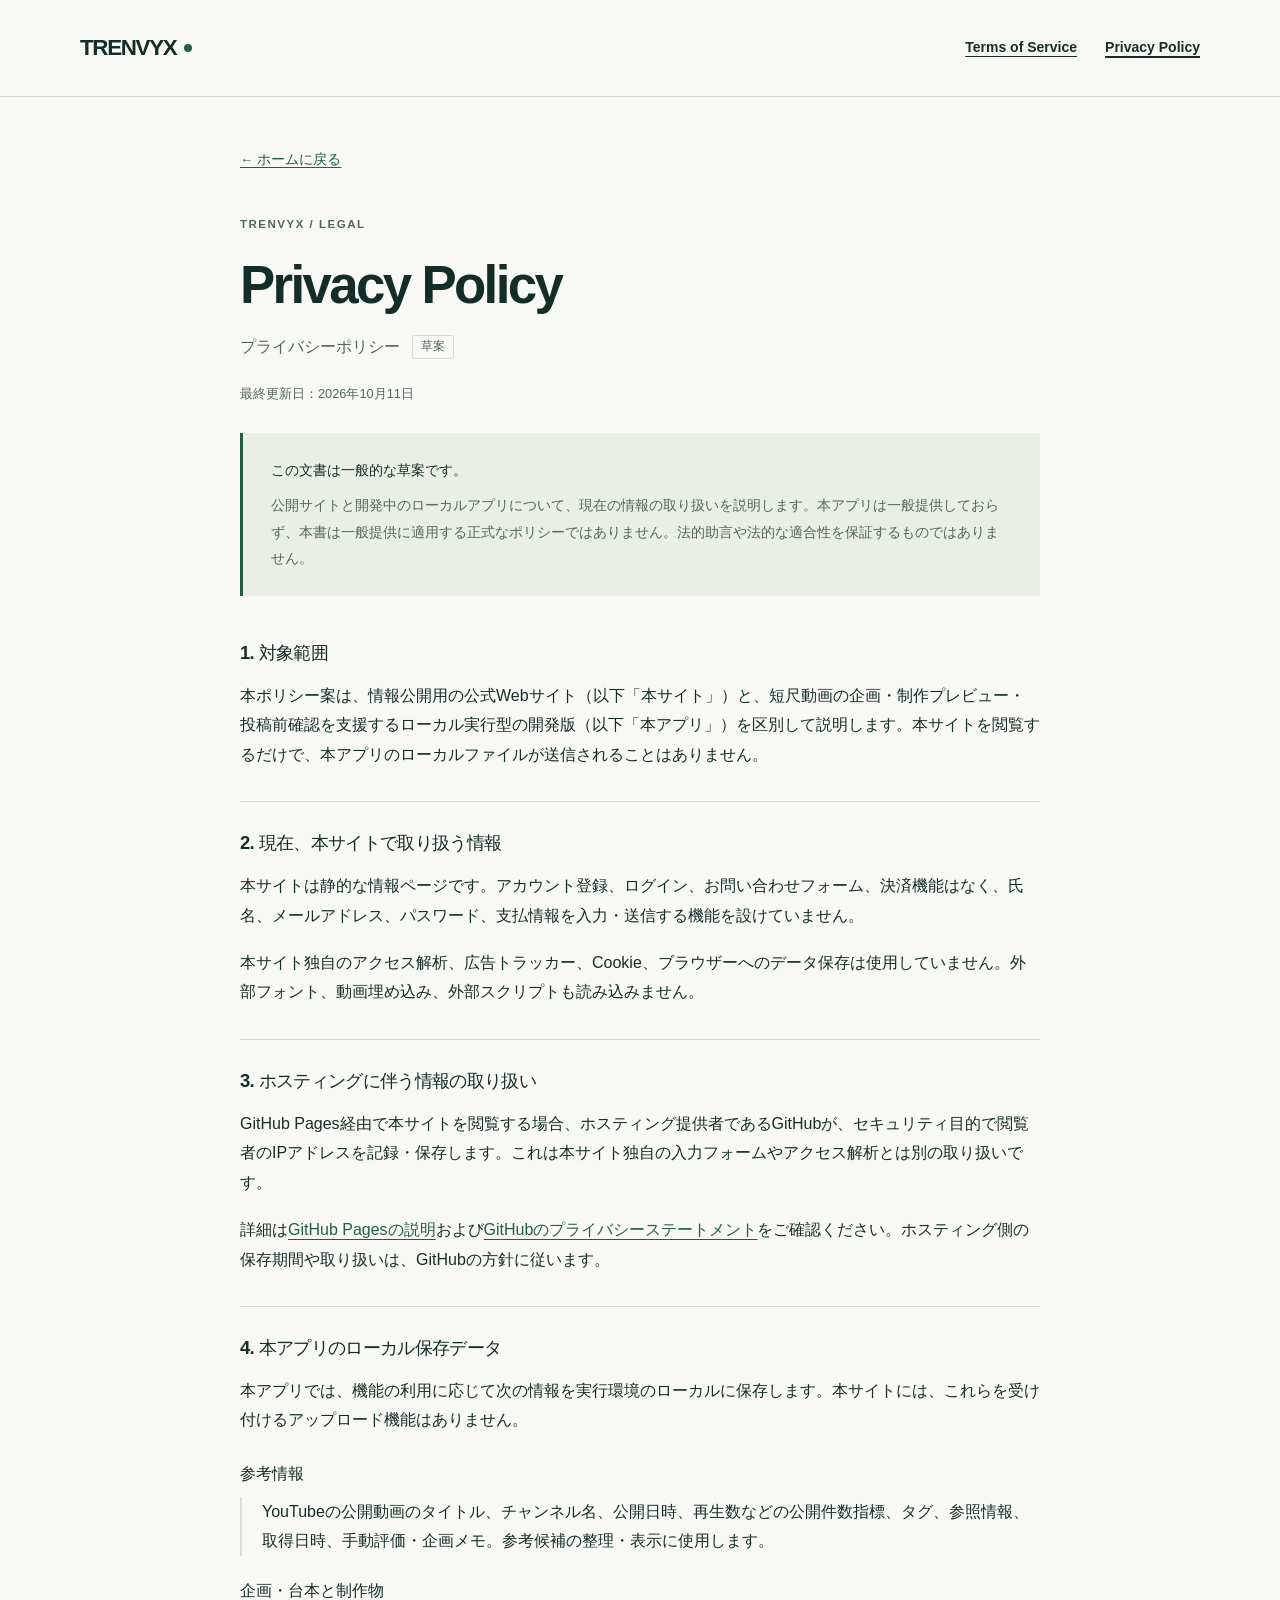
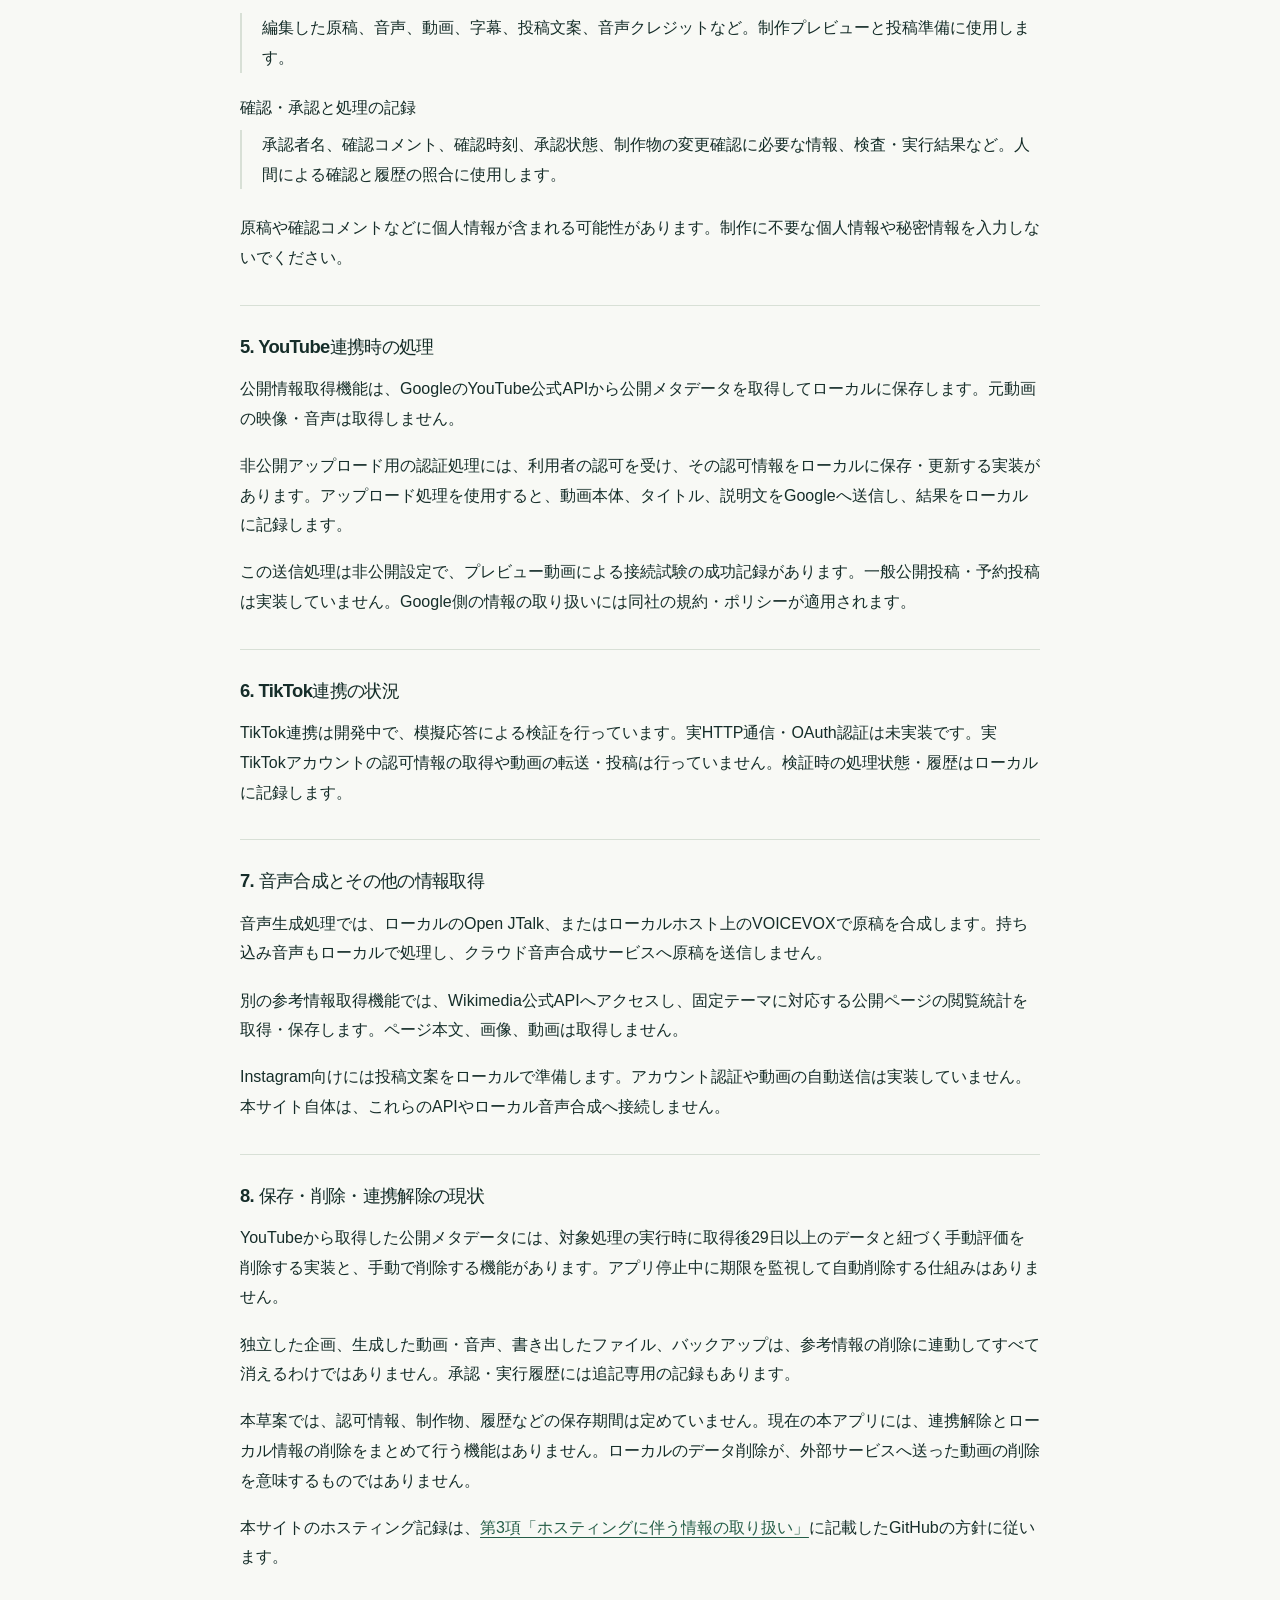
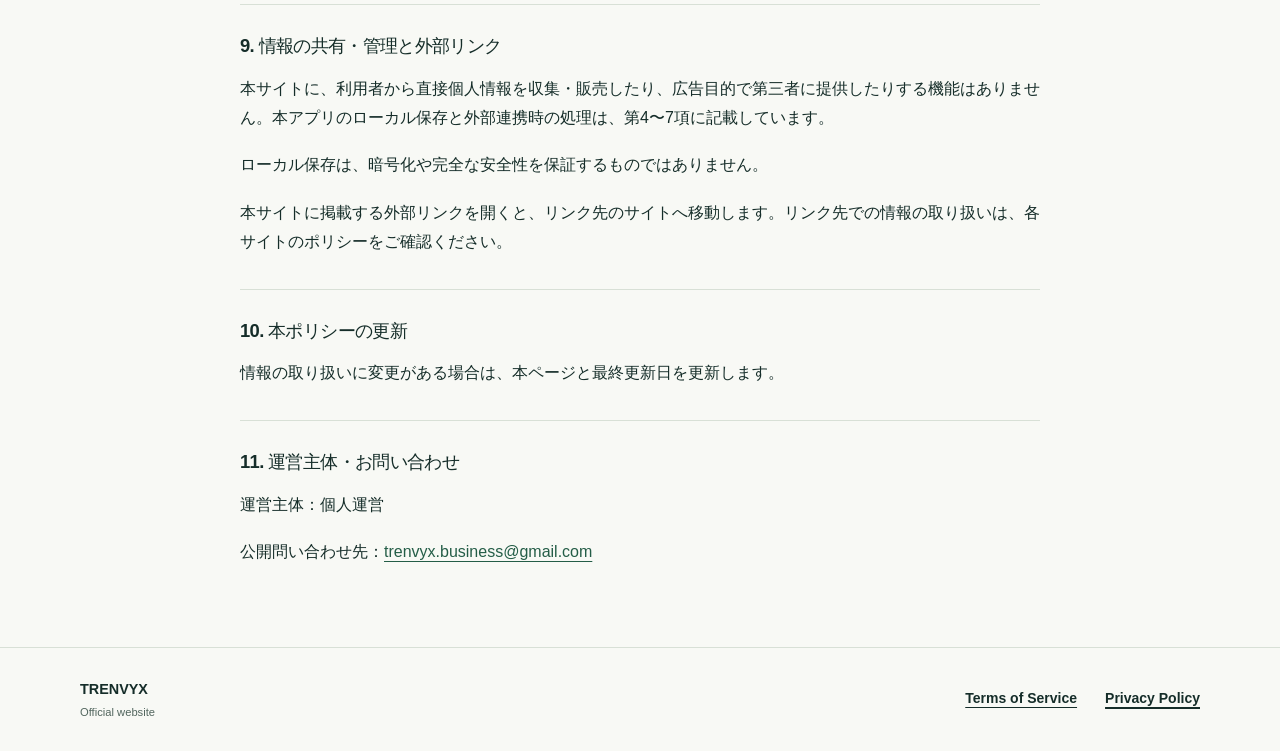
==== privacy/index.html @ 7624f7b6 "Add TRENVYX public website" ====
<!doctype html>
<html lang="ja">
  <head>
    <meta charset="utf-8">
    <meta name="viewport" content="width=device-width, initial-scale=1">
    <meta name="description" content="TRENVYXのプライバシーポリシー（草案）。公開サイトと開発中のローカルアプリの保存データ、外部サービス連携時の情報の取り扱いを説明します。">
    <meta name="theme-color" content="#152d29">
    <title>Privacy Policy | TRENVYX</title>
    <link rel="stylesheet" href="../assets/style.css">
  </head>
  <body>
    <a class="skip-link" href="#main">本文へ移動</a>
    <header class="site-header">
      <div class="container header-inner">
        <a class="wordmark" href="../" aria-label="TRENVYX ホーム">TRENVYX<span class="brand-dot" aria-hidden="true"></span></a>
        <nav aria-label="メインナビゲーション">
          <a href="../terms/" lang="en">Terms of Service</a>
          <a href="./" lang="en" aria-current="page">Privacy Policy</a>
        </nav>
      </div>
    </header>

    <main id="main" class="container legal-layout">
      <div class="legal-heading">
        <a class="back-link" href="../">← ホームに戻る</a>
        <p class="eyebrow" lang="en">TRENVYX / Legal</p>
        <h1 lang="en">Privacy Policy</h1>
        <p class="legal-subtitle">プライバシーポリシー <span class="draft-tag">草案</span></p>
        <p class="small-note">最終更新日：<time datetime="2026-10-11">2026年10月11日</time></p>
      </div>

      <aside class="notice" aria-label="草案について">
        <strong>この文書は一般的な草案です。</strong>
        <p>公開サイトと開発中のローカルアプリについて、現在の情報の取り扱いを説明します。本アプリは一般提供しておらず、本書は一般提供に適用する正式なポリシーではありません。法的助言や法的な適合性を保証するものではありません。</p>
      </aside>

      <article class="legal-content" aria-label="プライバシーポリシー本文">
        <section>
          <h2>1. 対象範囲</h2>
          <p>本ポリシー案は、情報公開用の公式Webサイト（以下「本サイト」）と、短尺動画の企画・制作プレビュー・投稿前確認を支援するローカル実行型の開発版（以下「本アプリ」）を区別して説明します。本サイトを閲覧するだけで、本アプリのローカルファイルが送信されることはありません。</p>
        </section>
        <section>
          <h2>2. 現在、本サイトで取り扱う情報</h2>
          <p>本サイトは静的な情報ページです。アカウント登録、ログイン、お問い合わせフォーム、決済機能はなく、氏名、メールアドレス、パスワード、支払情報を入力・送信する機能を設けていません。</p>
          <p>本サイト独自のアクセス解析、広告トラッカー、Cookie、ブラウザーへのデータ保存は使用していません。外部フォント、動画埋め込み、外部スクリプトも読み込みません。</p>
        </section>
        <section id="hosting">
          <h2>3. ホスティングに伴う情報の取り扱い</h2>
          <p>GitHub Pages経由で本サイトを閲覧する場合、ホスティング提供者であるGitHubが、セキュリティ目的で閲覧者のIPアドレスを記録・保存します。これは本サイト独自の入力フォームやアクセス解析とは別の取り扱いです。</p>
          <p>詳細は<a href="https://docs.github.com/en/pages/getting-started-with-github-pages/what-is-github-pages">GitHub Pagesの説明</a>および<a href="https://docs.github.com/en/site-policy/privacy-policies/github-general-privacy-statement">GitHubのプライバシーステートメント</a>をご確認ください。ホスティング側の保存期間や取り扱いは、GitHubの方針に従います。</p>
        </section>
        <section>
          <h2>4. 本アプリのローカル保存データ</h2>
          <p>本アプリでは、機能の利用に応じて次の情報を実行環境のローカルに保存します。本サイトには、これらを受け付けるアップロード機能はありません。</p>
          <dl class="data-list">
            <dt>参考情報</dt>
            <dd>YouTubeの公開動画のタイトル、チャンネル名、公開日時、再生数などの公開件数指標、タグ、参照情報、取得日時、手動評価・企画メモ。参考候補の整理・表示に使用します。</dd>
            <dt>企画・台本と制作物</dt>
            <dd>編集した原稿、音声、動画、字幕、投稿文案、音声クレジットなど。制作プレビューと投稿準備に使用します。</dd>
            <dt>確認・承認と処理の記録</dt>
            <dd>承認者名、確認コメント、確認時刻、承認状態、制作物の変更確認に必要な情報、検査・実行結果など。人間による確認と履歴の照合に使用します。</dd>
          </dl>
          <p>原稿や確認コメントなどに個人情報が含まれる可能性があります。制作に不要な個人情報や秘密情報を入力しないでください。</p>
        </section>
        <section>
          <h2>5. YouTube連携時の処理</h2>
          <p>公開情報取得機能は、GoogleのYouTube公式APIから公開メタデータを取得してローカルに保存します。元動画の映像・音声は取得しません。</p>
          <p>非公開アップロード用の認証処理には、利用者の認可を受け、その認可情報をローカルに保存・更新する実装があります。アップロード処理を使用すると、動画本体、タイトル、説明文をGoogleへ送信し、結果をローカルに記録します。</p>
          <p>この送信処理は非公開設定で、プレビュー動画による接続試験の成功記録があります。一般公開投稿・予約投稿は実装していません。Google側の情報の取り扱いには同社の規約・ポリシーが適用されます。</p>
        </section>
        <section>
          <h2>6. TikTok連携の状況</h2>
          <p>TikTok連携は開発中で、模擬応答による検証を行っています。実HTTP通信・OAuth認証は未実装です。実TikTokアカウントの認可情報の取得や動画の転送・投稿は行っていません。検証時の処理状態・履歴はローカルに記録します。</p>
        </section>
        <section>
          <h2>7. 音声合成とその他の情報取得</h2>
          <p>音声生成処理では、ローカルのOpen JTalk、またはローカルホスト上のVOICEVOXで原稿を合成します。持ち込み音声もローカルで処理し、クラウド音声合成サービスへ原稿を送信しません。</p>
          <p>別の参考情報取得機能では、Wikimedia公式APIへアクセスし、固定テーマに対応する公開ページの閲覧統計を取得・保存します。ページ本文、画像、動画は取得しません。</p>
          <p>Instagram向けには投稿文案をローカルで準備します。アカウント認証や動画の自動送信は実装していません。本サイト自体は、これらのAPIやローカル音声合成へ接続しません。</p>
        </section>
        <section>
          <h2>8. 保存・削除・連携解除の現状</h2>
          <p>YouTubeから取得した公開メタデータには、対象処理の実行時に取得後29日以上のデータと紐づく手動評価を削除する実装と、手動で削除する機能があります。アプリ停止中に期限を監視して自動削除する仕組みはありません。</p>
          <p>独立した企画、生成した動画・音声、書き出したファイル、バックアップは、参考情報の削除に連動してすべて消えるわけではありません。承認・実行履歴には追記専用の記録もあります。</p>
          <p>本草案では、認可情報、制作物、履歴などの保存期間は定めていません。現在の本アプリには、連携解除とローカル情報の削除をまとめて行う機能はありません。ローカルのデータ削除が、外部サービスへ送った動画の削除を意味するものではありません。</p>
          <p>本サイトのホスティング記録は、<a href="#hosting">第3項「ホスティングに伴う情報の取り扱い」</a>に記載したGitHubの方針に従います。</p>
        </section>
        <section>
          <h2>9. 情報の共有・管理と外部リンク</h2>
          <p>本サイトに、利用者から直接個人情報を収集・販売したり、広告目的で第三者に提供したりする機能はありません。本アプリのローカル保存と外部連携時の処理は、第4〜7項に記載しています。</p>
          <p>ローカル保存は、暗号化や完全な安全性を保証するものではありません。</p>
          <p>本サイトに掲載する外部リンクを開くと、リンク先のサイトへ移動します。リンク先での情報の取り扱いは、各サイトのポリシーをご確認ください。</p>
        </section>
        <section>
          <h2>10. 本ポリシーの更新</h2>
          <p>情報の取り扱いに変更がある場合は、本ページと最終更新日を更新します。</p>
        </section>
        <section>
          <h2>11. 運営主体・お問い合わせ</h2>
          <p>運営主体：個人運営</p>
          <p>公開問い合わせ先：<a href="mailto:trenvyx.business@gmail.com">trenvyx.business@gmail.com</a></p>
        </section>
      </article>
    </main>

    <footer class="site-footer">
      <div class="container footer-inner">
        <a class="footer-brand" href="../">TRENVYX <span>Official website</span></a>
        <nav aria-label="フッターナビゲーション">
          <a href="../terms/" lang="en">Terms of Service</a>
          <a href="./" lang="en" aria-current="page">Privacy Policy</a>
        </nav>
      </div>
    </footer>
  </body>
</html>
---- assets/style.css ----
:root {
  color-scheme: light;
  --paper: #f8f9f5;
  --ink: #152d29;
  --muted: #52665e;
  --line: #d8e0d6;
  --accent: #245d47;
  --soft: #e9efe5;
  font-family: -apple-system, BlinkMacSystemFont, "Segoe UI", "Hiragino Kaku Gothic ProN", "Yu Gothic", Meiryo, sans-serif;
  color: var(--ink);
  background: var(--paper);
  font-synthesis: none;
}

* { box-sizing: border-box; }
body { margin: 0; font-size: 16px; line-height: 1.85; }
a { color: var(--accent); text-underline-offset: 0.25em; }
a:hover { text-decoration-thickness: 2px; }
a:focus-visible { outline: 3px solid #a65b1a; outline-offset: 5px; border-radius: 2px; }
h1, h2, h3, p { margin-top: 0; }
h1, h2, h3 { line-height: 1.45; }
h2 { font-size: 1.55rem; letter-spacing: -0.035em; }
p { margin-bottom: 1.1rem; }
p:last-child { margin-bottom: 0; }
.container { width: min(1120px, calc(100% - 64px)); margin-inline: auto; }
.skip-link { position: absolute; top: -100px; left: 16px; padding: 10px 16px; background: white; z-index: 10; }
.skip-link:focus { top: 10px; }
.site-header { border-bottom: 1px solid var(--line); background: var(--paper); }
.header-inner, .footer-inner { display: flex; align-items: center; justify-content: space-between; gap: 24px; }
.header-inner { min-height: 96px; padding-block: 20px; }
.wordmark { display: inline-flex; align-items: center; gap: 8px; color: var(--ink); text-decoration: none; font-size: 1.4rem; font-weight: 800; letter-spacing: -0.06em; }
.brand-dot { width: 8px; height: 8px; border-radius: 50%; background: var(--accent); }
nav { display: flex; flex-wrap: wrap; gap: 12px 28px; }
nav a { display: inline-flex; align-items: center; min-height: 44px; color: var(--ink); font-size: 0.875rem; font-weight: 600; }
nav a[aria-current="page"] { text-decoration-thickness: 2px; }
.hero { display: grid; grid-template-columns: 1.25fr 1fr; align-items: center; gap: 72px; padding-block: 88px 96px; }
.eyebrow { margin-bottom: 24px; color: var(--muted); font-size: 0.72rem; font-weight: 700; letter-spacing: 0.13em; text-transform: uppercase; }
.hero h1 { margin-bottom: 24px; font-size: clamp(3rem, 6.3vw, 5rem); line-height: 1.1; letter-spacing: -0.075em; }
.hero-lead { font-size: clamp(1.35rem, 2.4vw, 1.85rem); font-weight: 600; line-height: 1.65; letter-spacing: -0.035em; }
.hero-description { max-width: 33rem; color: var(--muted); }
.text-link { display: inline-block; padding-block: 8px; margin-top: 12px; font-size: 0.9rem; font-weight: 600; }
.text-link span { margin-left: 18px; }
.status-card { padding: 38px; background: var(--ink); color: #f8faf5; border-radius: 4px; }
.status-card .eyebrow { color: #bbd1c2; }
.status-label { display: inline-block; margin-bottom: 30px; padding: 5px 12px; border: 1px solid #749282; border-radius: 2px; color: #e1efb9; font-size: 0.75rem; font-weight: 600; }
.status-card h2 { font-size: 1.65rem; line-height: 1.65; }
.status-card p:not(.eyebrow) { color: #d1ddd5; font-size: 0.9rem; }
.status-note { margin-top: 32px; padding-top: 20px; border-top: 1px solid #526b60; color: #d1ddd5; font-size: 0.8rem; }
.section { border-top: 1px solid var(--line); padding-block: 56px; }
.about-section { display: grid; grid-template-columns: 1fr 1.65fr; gap: 48px; }
.section .eyebrow { margin-bottom: 12px; }
.section-copy p { font-size: 0.95rem; }
.muted { color: var(--muted); }
.section-heading { margin-bottom: 30px; }
.section-heading h2 { margin-bottom: 12px; }
.section-heading > p:last-child { color: var(--muted); font-size: 0.95rem; }
.feature-grid { display: grid; grid-template-columns: 1fr 1fr; gap: 28px 40px; }
.feature-item { min-width: 0; }
.feature-item h3, .integration-list h3 { margin-bottom: 12px; font-size: 1.1rem; }
.feature-item p, .integration-list p { color: var(--muted); font-size: 0.95rem; }
.integration-list { display: grid; gap: 24px; }
.integration-list article { padding-left: 24px; border-left: 3px solid var(--line); }
.data-list { margin-block: 24px; }
.data-list dt { margin-top: 20px; font-weight: 600; }
.data-list dd { margin: 8px 0 0; padding-left: 20px; border-left: 2px solid var(--line); }
.policy-grid { display: grid; grid-template-columns: 1fr 1fr; gap: 20px; }
.policy-card { display: block; padding: 28px; border: 1px solid var(--line); border-radius: 4px; background: #fff; color: var(--ink); text-decoration: none; }
.policy-card:hover { border-color: var(--accent); background: #f1f5ee; }
.card-label { display: flex; align-items: center; gap: 10px; color: var(--muted); font-size: 0.8rem; }
.draft-tag { display: inline-block; padding: 1px 8px; border: 1px solid var(--line); border-radius: 2px; font-size: 0.72rem; font-weight: 500; line-height: 1.7; vertical-align: middle; color: var(--muted); }
.policy-card h3 { display: flex; justify-content: space-between; gap: 12px; margin-block: 18px 12px; font-size: 1.4rem; letter-spacing: -0.03em; }
.policy-card p { color: var(--muted); font-size: 0.875rem; }
.small-note { margin-top: 20px; color: var(--muted); font-size: 0.8rem; }
.site-footer { border-top: 1px solid var(--line); }
.footer-inner { padding-block: 28px; }
.footer-brand { margin-bottom: 0; color: var(--ink); font-weight: 700; font-size: 0.9rem; text-decoration: none; }
.footer-brand span { display: block; color: var(--muted); font-size: 0.7rem; font-weight: 400; }
.legal-layout { max-width: 800px; padding-block: 44px 80px; }
.back-link { display: inline-block; margin-bottom: 36px; padding-block: 6px; font-size: 0.85rem; }
.legal-heading .eyebrow { margin-bottom: 12px; }
.legal-heading h1 { margin-bottom: 8px; font-size: clamp(2rem, 5vw, 3.3rem); letter-spacing: -0.05em; }
.legal-subtitle { display: flex; align-items: center; gap: 12px; color: var(--muted); }
.legal-heading .small-note { margin-block: 20px 28px; }
.notice { margin-bottom: 44px; padding: 24px 28px; border-left: 3px solid var(--accent); background: var(--soft); font-size: 0.9rem; }
.notice strong { display: block; margin-bottom: 8px; }
.notice p { color: var(--muted); }
.legal-content section + section { margin-top: 32px; padding-top: 28px; border-top: 1px solid var(--line); }
.legal-content h2 { margin-bottom: 14px; font-size: 1.15rem; }
.legal-content p, .legal-content li { overflow-wrap: anywhere; }
.legal-content ul { padding-left: 1.4rem; }
.legal-content li + li { margin-top: 8px; }

@media (max-width: 800px) {
  .hero { gap: 32px; padding-block: 56px; }
  .status-card { padding: 28px; }
  .about-section { grid-template-columns: 1fr; gap: 20px; }
  .section h2 { margin-bottom: 0; }
  .section-heading h2 { margin-bottom: 12px; }
}

@media (max-width: 640px) {
  .container { width: calc(100% - 40px); }
  .header-inner, .footer-inner { align-items: flex-start; flex-direction: column; gap: 8px; }
  .header-inner { padding-block: 18px 12px; }
  nav { gap: 8px 20px; }
  nav a { font-size: 0.8rem; }
  .hero { grid-template-columns: 1fr; padding-block: 44px; }
  .hero .eyebrow { font-size: 0.65rem; }
  .hero h1 { font-size: clamp(2.7rem, 12vw, 4rem); }
  .hero-lead { font-size: 1.45rem; }
  .status-card { padding: 28px 24px; }
  .status-label { margin-bottom: 20px; }
  .section { padding-block: 36px; }
  .policy-grid { grid-template-columns: 1fr; gap: 16px; }
  .feature-grid { grid-template-columns: 1fr; gap: 24px; }
  .integration-list article { padding-left: 16px; }
  .policy-card { padding: 24px; }
  .policy-card h3 { font-size: 1.25rem; }
  .legal-layout { padding-block: 24px 48px; }
  .back-link { margin-bottom: 24px; }
  .notice { padding: 20px; }
  .legal-content { font-size: 0.95rem; }
}

@media print {
  .skip-link, .site-header, .site-footer, .back-link { display: none; }
  body { background: white; color: black; }
  .container { width: 100%; max-width: none; }
  .legal-layout { padding-block: 0; }
  .legal-content section { break-inside: avoid; }
}
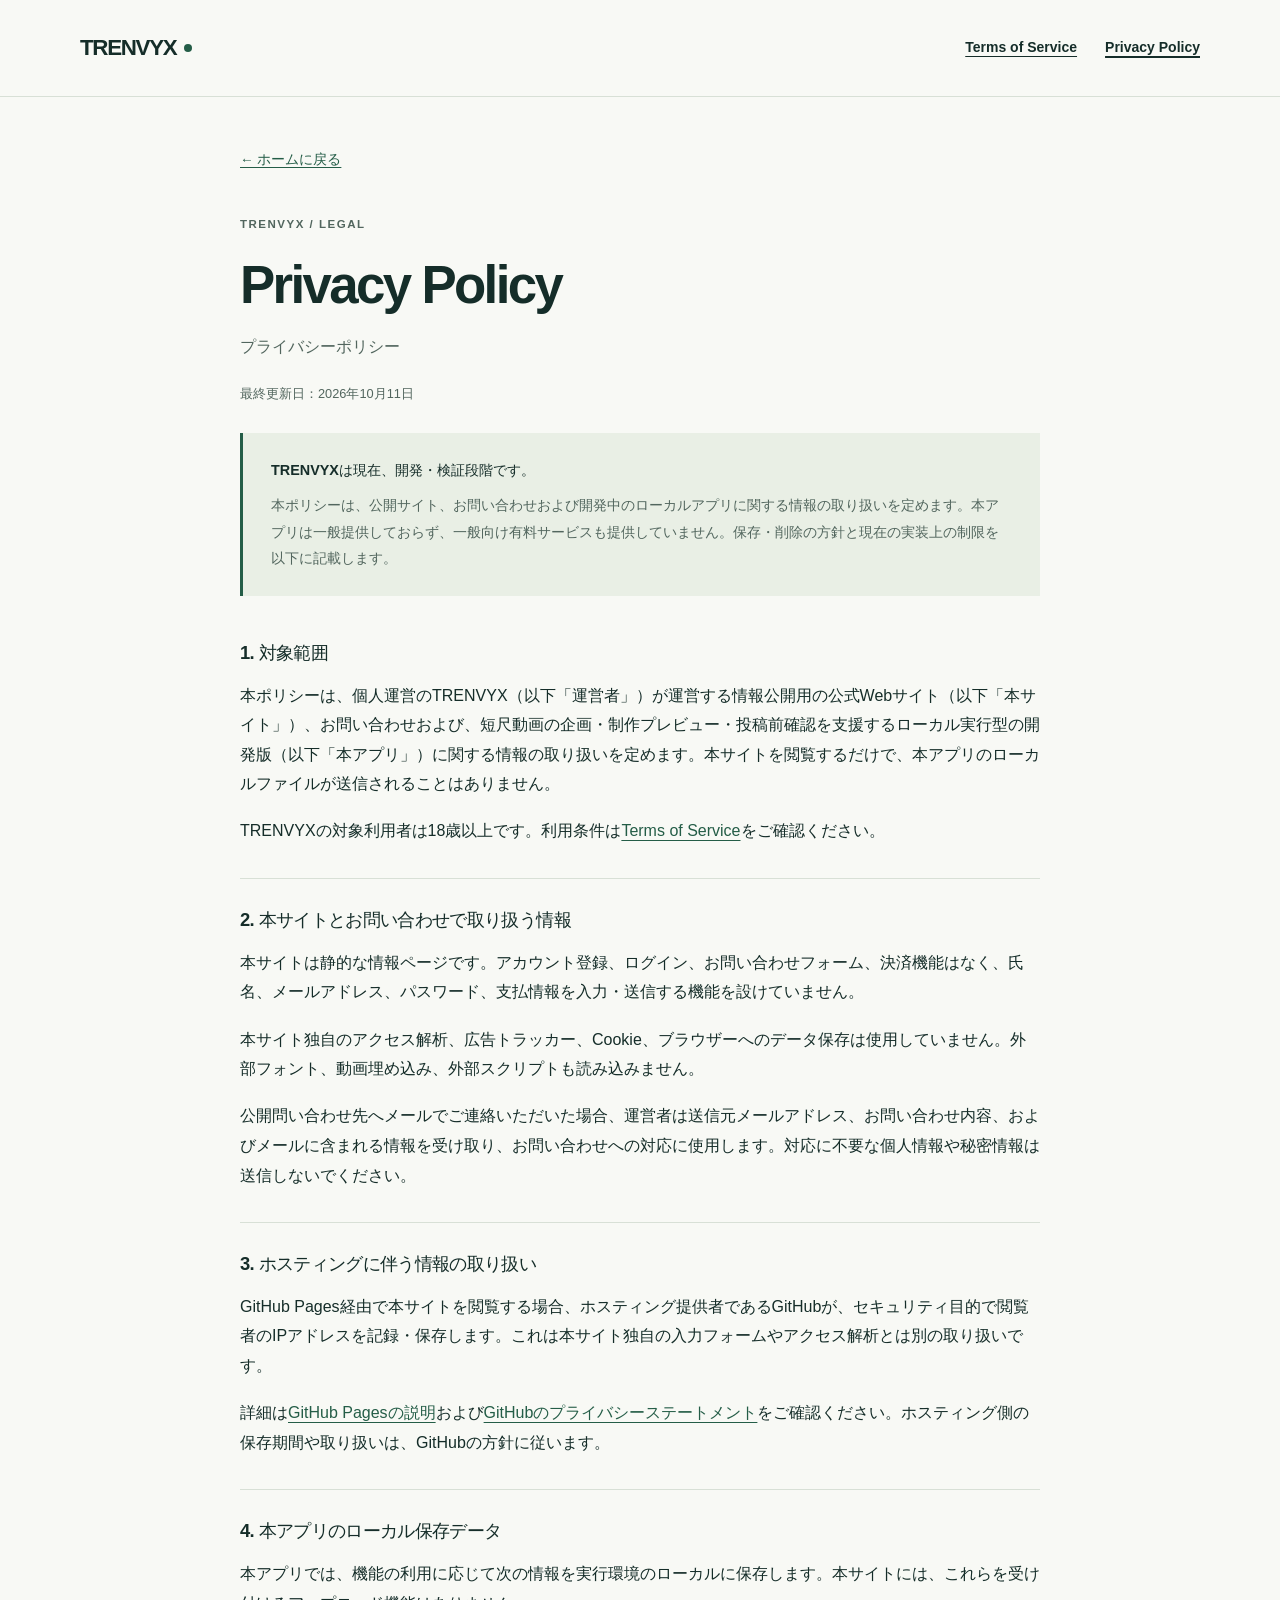
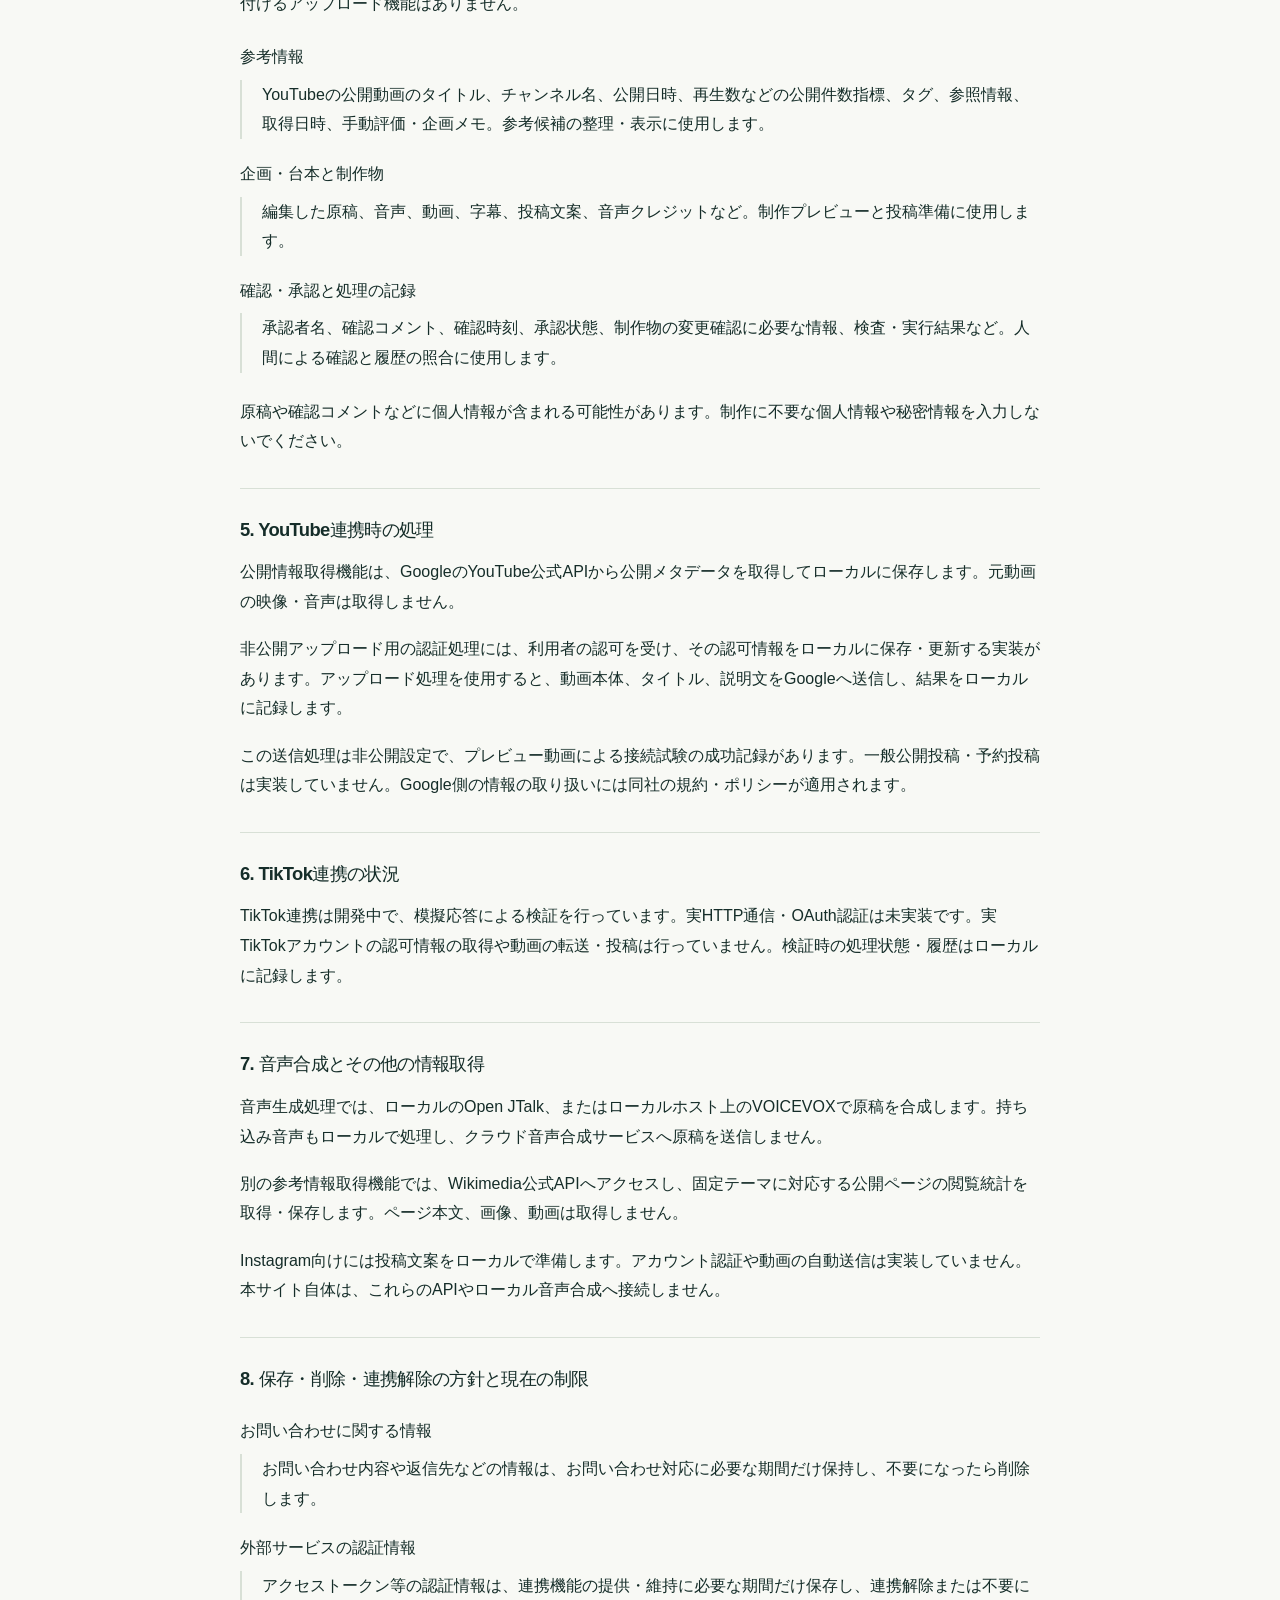
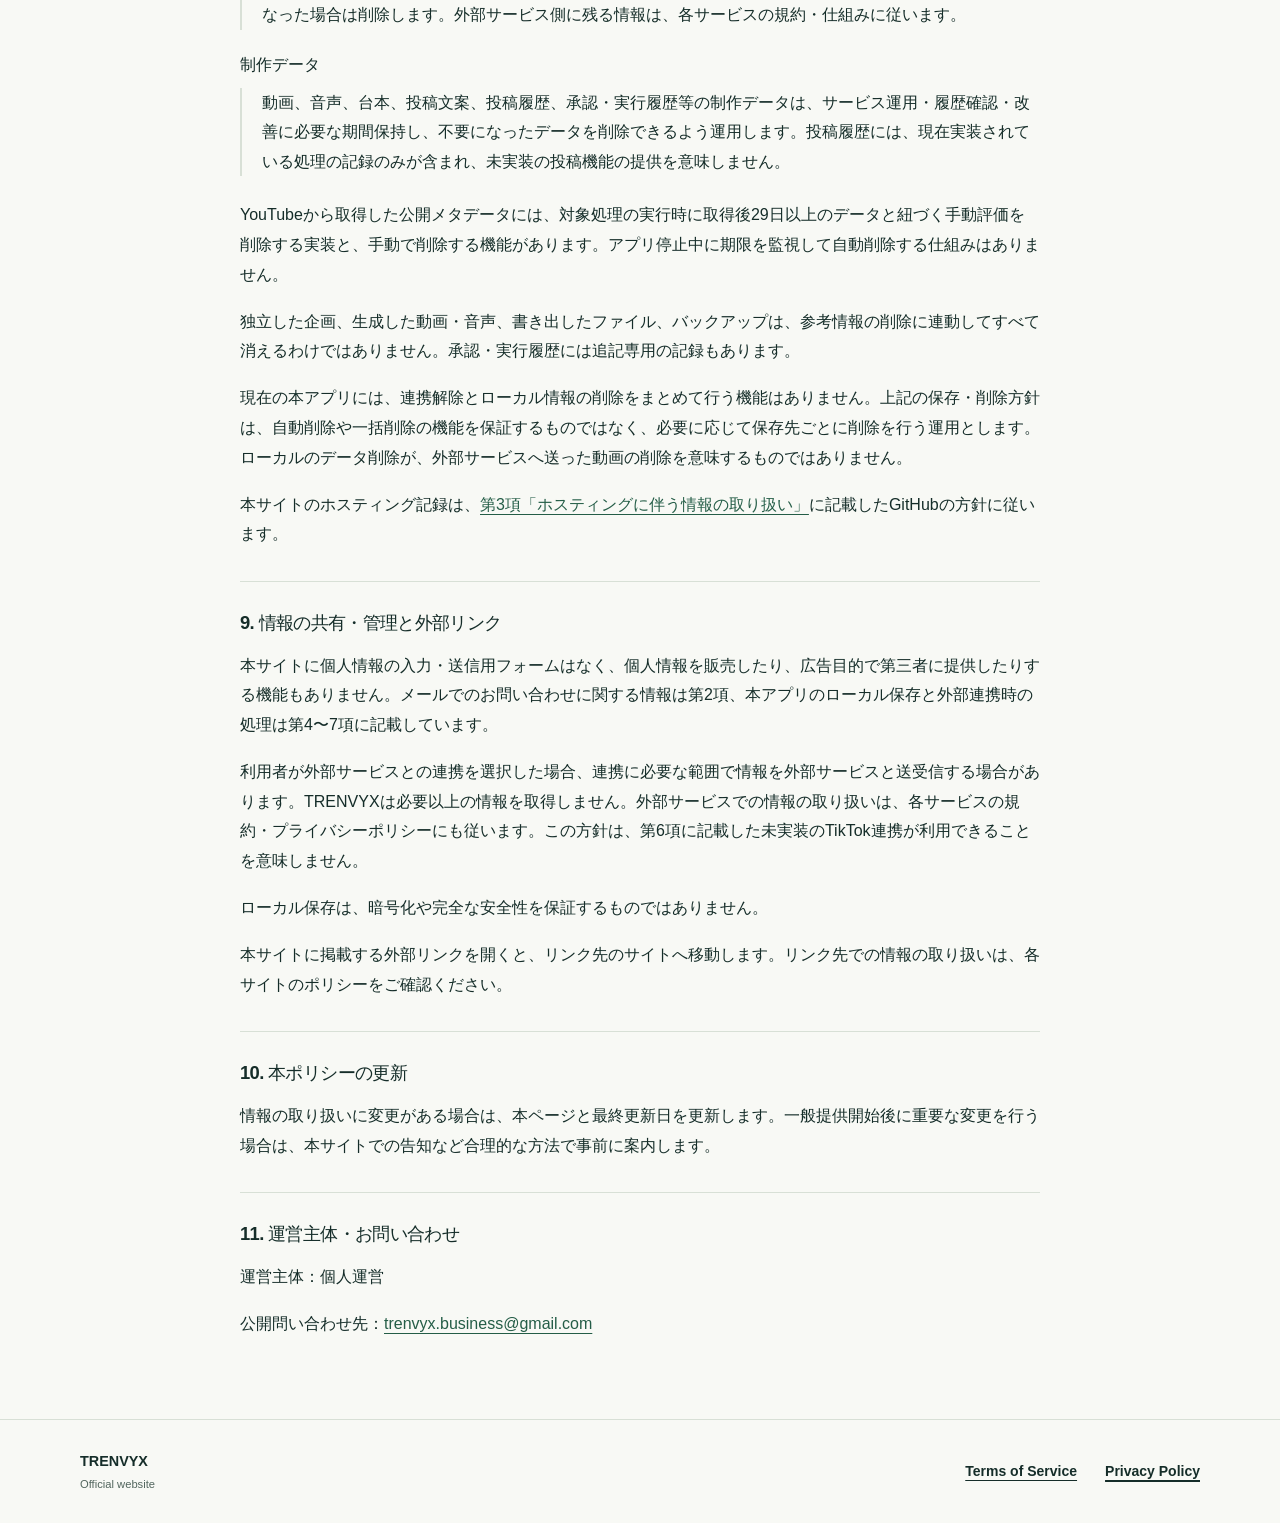
==== commit ecbf8950: "Finalize TRENVYX terms and privacy policy" ====
--- a/privacy/index.html
+++ b/privacy/index.html
@@ -3,7 +3,7 @@
   <head>
     <meta charset="utf-8">
     <meta name="viewport" content="width=device-width, initial-scale=1">
-    <meta name="description" content="TRENVYXのプライバシーポリシー（草案）。公開サイトと開発中のローカルアプリの保存データ、外部サービス連携時の情報の取り扱いを説明します。">
+    <meta name="description" content="TRENVYXのプライバシーポリシー。公開サイト、お問い合わせ、開発中のローカルアプリで取り扱う情報と利用目的、保存・削除方針、外部サービス連携について定めます。">
     <meta name="theme-color" content="#152d29">
     <title>Privacy Policy | TRENVYX</title>
     <link rel="stylesheet" href="../assets/style.css">
@@ -25,24 +25,26 @@
         <a class="back-link" href="../">← ホームに戻る</a>
         <p class="eyebrow" lang="en">TRENVYX / Legal</p>
         <h1 lang="en">Privacy Policy</h1>
-        <p class="legal-subtitle">プライバシーポリシー <span class="draft-tag">草案</span></p>
+        <p class="legal-subtitle">プライバシーポリシー</p>
         <p class="small-note">最終更新日：<time datetime="2026-10-11">2026年10月11日</time></p>
       </div>
 
-      <aside class="notice" aria-label="草案について">
-        <strong>この文書は一般的な草案です。</strong>
-        <p>公開サイトと開発中のローカルアプリについて、現在の情報の取り扱いを説明します。本アプリは一般提供しておらず、本書は一般提供に適用する正式なポリシーではありません。法的助言や法的な適合性を保証するものではありません。</p>
+      <aside class="notice" aria-label="現在の提供状況と情報の取り扱いについて">
+        <strong>TRENVYXは現在、開発・検証段階です。</strong>
+        <p>本ポリシーは、公開サイト、お問い合わせおよび開発中のローカルアプリに関する情報の取り扱いを定めます。本アプリは一般提供しておらず、一般向け有料サービスも提供していません。保存・削除の方針と現在の実装上の制限を以下に記載します。</p>
       </aside>
 
       <article class="legal-content" aria-label="プライバシーポリシー本文">
         <section>
           <h2>1. 対象範囲</h2>
-          <p>本ポリシー案は、情報公開用の公式Webサイト（以下「本サイト」）と、短尺動画の企画・制作プレビュー・投稿前確認を支援するローカル実行型の開発版（以下「本アプリ」）を区別して説明します。本サイトを閲覧するだけで、本アプリのローカルファイルが送信されることはありません。</p>
+          <p>本ポリシーは、個人運営のTRENVYX（以下「運営者」）が運営する情報公開用の公式Webサイト（以下「本サイト」）、お問い合わせおよび、短尺動画の企画・制作プレビュー・投稿前確認を支援するローカル実行型の開発版（以下「本アプリ」）に関する情報の取り扱いを定めます。本サイトを閲覧するだけで、本アプリのローカルファイルが送信されることはありません。</p>
+          <p>TRENVYXの対象利用者は18歳以上です。利用条件は<a href="../terms/">Terms of Service</a>をご確認ください。</p>
         </section>
         <section>
-          <h2>2. 現在、本サイトで取り扱う情報</h2>
+          <h2>2. 本サイトとお問い合わせで取り扱う情報</h2>
           <p>本サイトは静的な情報ページです。アカウント登録、ログイン、お問い合わせフォーム、決済機能はなく、氏名、メールアドレス、パスワード、支払情報を入力・送信する機能を設けていません。</p>
           <p>本サイト独自のアクセス解析、広告トラッカー、Cookie、ブラウザーへのデータ保存は使用していません。外部フォント、動画埋め込み、外部スクリプトも読み込みません。</p>
+          <p>公開問い合わせ先へメールでご連絡いただいた場合、運営者は送信元メールアドレス、お問い合わせ内容、およびメールに含まれる情報を受け取り、お問い合わせへの対応に使用します。対応に不要な個人情報や秘密情報は送信しないでください。</p>
         </section>
         <section id="hosting">
           <h2>3. ホスティングに伴う情報の取り扱い</h2>
@@ -79,21 +81,30 @@
           <p>Instagram向けには投稿文案をローカルで準備します。アカウント認証や動画の自動送信は実装していません。本サイト自体は、これらのAPIやローカル音声合成へ接続しません。</p>
         </section>
         <section>
-          <h2>8. 保存・削除・連携解除の現状</h2>
+          <h2>8. 保存・削除・連携解除の方針と現在の制限</h2>
+          <dl class="data-list">
+            <dt>お問い合わせに関する情報</dt>
+            <dd>お問い合わせ内容や返信先などの情報は、お問い合わせ対応に必要な期間だけ保持し、不要になったら削除します。</dd>
+            <dt>外部サービスの認証情報</dt>
+            <dd>アクセストークン等の認証情報は、連携機能の提供・維持に必要な期間だけ保存し、連携解除または不要になった場合は削除します。外部サービス側に残る情報は、各サービスの規約・仕組みに従います。</dd>
+            <dt>制作データ</dt>
+            <dd>動画、音声、台本、投稿文案、投稿履歴、承認・実行履歴等の制作データは、サービス運用・履歴確認・改善に必要な期間保持し、不要になったデータを削除できるよう運用します。投稿履歴には、現在実装されている処理の記録のみが含まれ、未実装の投稿機能の提供を意味しません。</dd>
+          </dl>
           <p>YouTubeから取得した公開メタデータには、対象処理の実行時に取得後29日以上のデータと紐づく手動評価を削除する実装と、手動で削除する機能があります。アプリ停止中に期限を監視して自動削除する仕組みはありません。</p>
           <p>独立した企画、生成した動画・音声、書き出したファイル、バックアップは、参考情報の削除に連動してすべて消えるわけではありません。承認・実行履歴には追記専用の記録もあります。</p>
-          <p>本草案では、認可情報、制作物、履歴などの保存期間は定めていません。現在の本アプリには、連携解除とローカル情報の削除をまとめて行う機能はありません。ローカルのデータ削除が、外部サービスへ送った動画の削除を意味するものではありません。</p>
+          <p>現在の本アプリには、連携解除とローカル情報の削除をまとめて行う機能はありません。上記の保存・削除方針は、自動削除や一括削除の機能を保証するものではなく、必要に応じて保存先ごとに削除を行う運用とします。ローカルのデータ削除が、外部サービスへ送った動画の削除を意味するものではありません。</p>
           <p>本サイトのホスティング記録は、<a href="#hosting">第3項「ホスティングに伴う情報の取り扱い」</a>に記載したGitHubの方針に従います。</p>
         </section>
         <section>
           <h2>9. 情報の共有・管理と外部リンク</h2>
-          <p>本サイトに、利用者から直接個人情報を収集・販売したり、広告目的で第三者に提供したりする機能はありません。本アプリのローカル保存と外部連携時の処理は、第4〜7項に記載しています。</p>
+          <p>本サイトに個人情報の入力・送信用フォームはなく、個人情報を販売したり、広告目的で第三者に提供したりする機能もありません。メールでのお問い合わせに関する情報は第2項、本アプリのローカル保存と外部連携時の処理は第4〜7項に記載しています。</p>
+          <p>利用者が外部サービスとの連携を選択した場合、連携に必要な範囲で情報を外部サービスと送受信する場合があります。TRENVYXは必要以上の情報を取得しません。外部サービスでの情報の取り扱いは、各サービスの規約・プライバシーポリシーにも従います。この方針は、第6項に記載した未実装のTikTok連携が利用できることを意味しません。</p>
           <p>ローカル保存は、暗号化や完全な安全性を保証するものではありません。</p>
           <p>本サイトに掲載する外部リンクを開くと、リンク先のサイトへ移動します。リンク先での情報の取り扱いは、各サイトのポリシーをご確認ください。</p>
         </section>
         <section>
           <h2>10. 本ポリシーの更新</h2>
-          <p>情報の取り扱いに変更がある場合は、本ページと最終更新日を更新します。</p>
+          <p>情報の取り扱いに変更がある場合は、本ページと最終更新日を更新します。一般提供開始後に重要な変更を行う場合は、本サイトでの告知など合理的な方法で事前に案内します。</p>
         </section>
         <section>
           <h2>11. 運営主体・お問い合わせ</h2>
